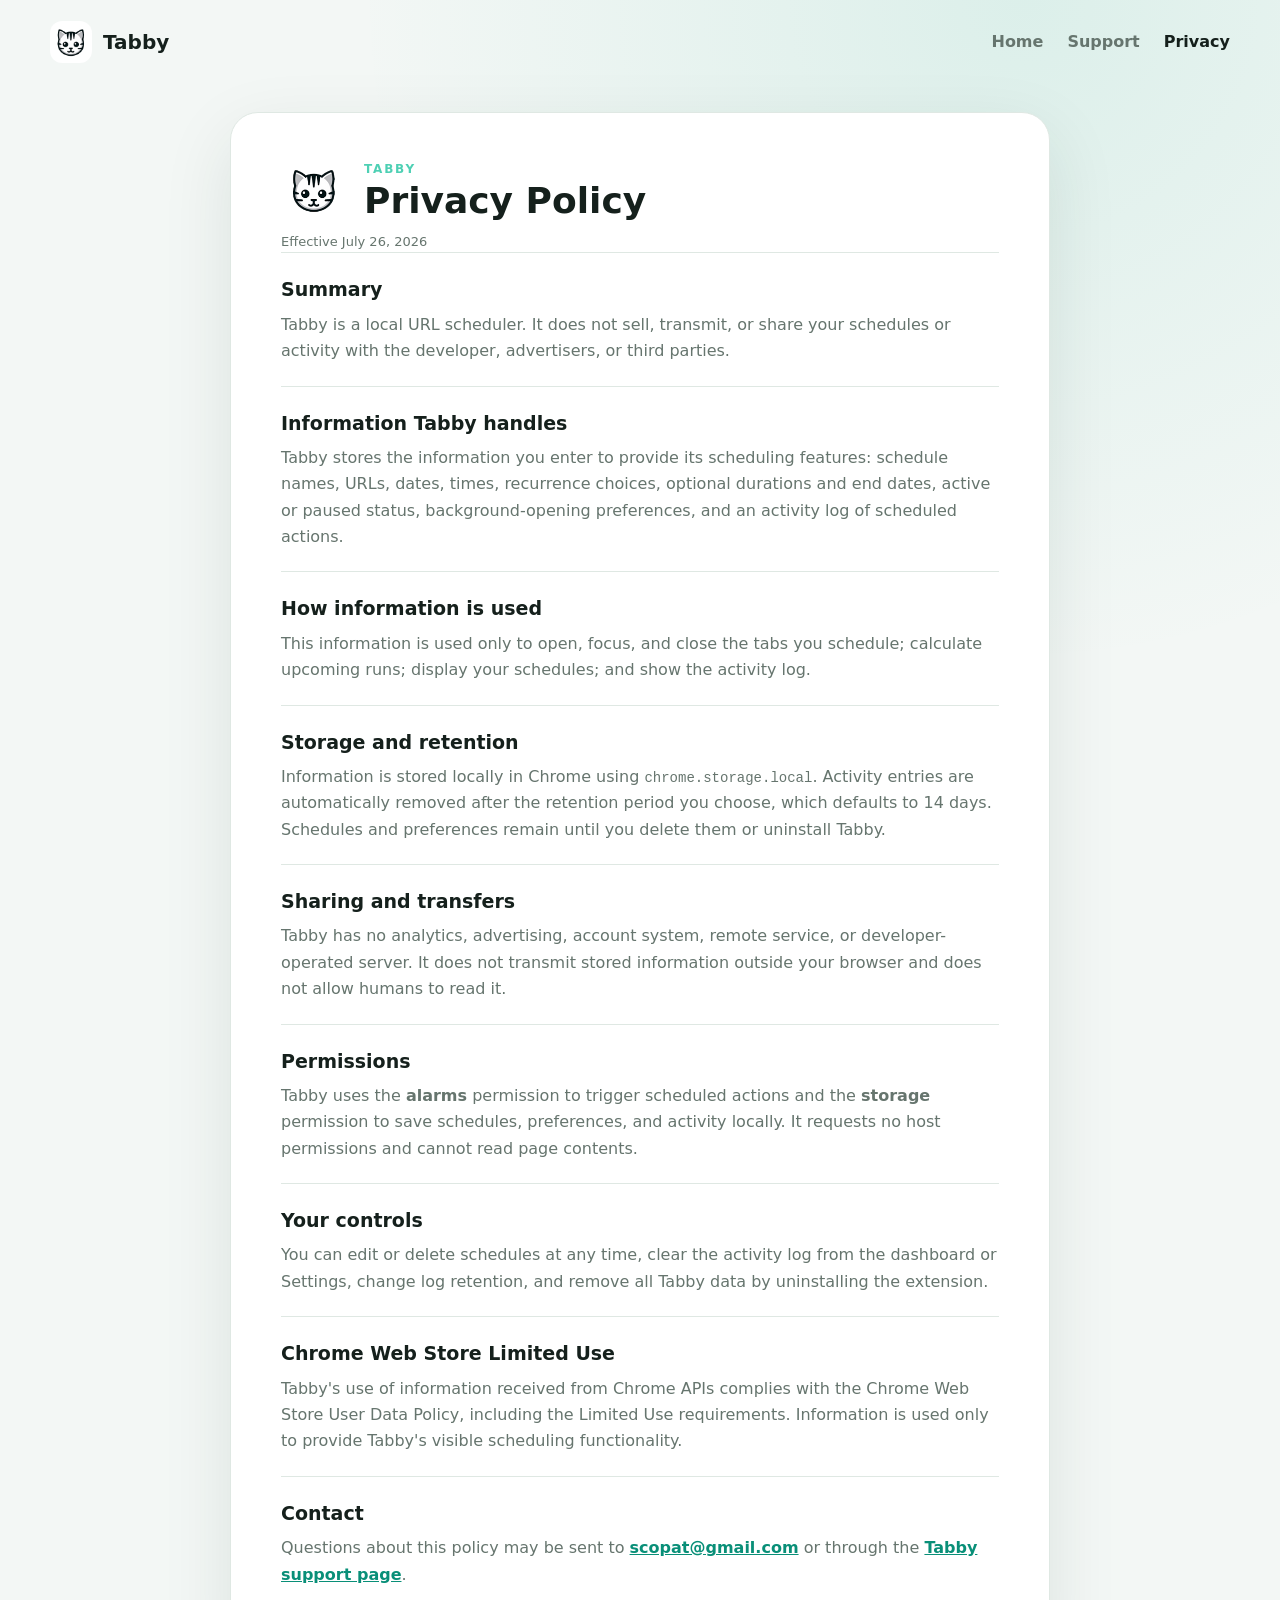
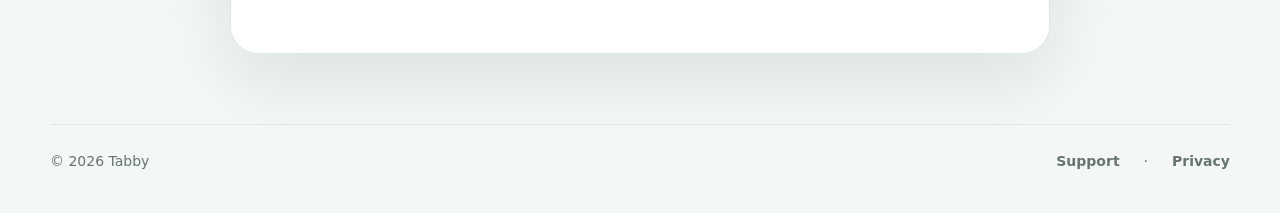
==== privacy.html @ 64a7378c "Publish Tabby website" ====
<!doctype html>
<html lang="en">
<head>
  <meta charset="utf-8">
  <meta name="viewport" content="width=device-width,initial-scale=1">
  <title>Tabby Privacy Policy</title>
  <link rel="stylesheet" href="site.css">
</head>
<body>
  <nav class="site-nav"><a class="nav-brand" href="index.html"><img src="icons/icon128.png" alt=""><span>Tabby</span></a><div><a href="index.html">Home</a><a href="support.html">Support</a><a aria-current="page" href="privacy.html">Privacy</a></div></nav>
  <main class="document-card">
    <header class="document-heading"><img src="icons/icon128.png" alt="Tabby cat"><div><span class="eyebrow">Tabby</span><h1>Privacy Policy</h1></div></header>
    <p class="effective">Effective July 26, 2026</p>

    <section><h2>Summary</h2><p>Tabby is a local URL scheduler. It does not sell, transmit, or share your schedules or activity with the developer, advertisers, or third parties.</p></section>
    <section><h2>Information Tabby handles</h2><p>Tabby stores the information you enter to provide its scheduling features: schedule names, URLs, dates, times, recurrence choices, optional durations and end dates, active or paused status, background-opening preferences, and an activity log of scheduled actions.</p></section>
    <section><h2>How information is used</h2><p>This information is used only to open, focus, and close the tabs you schedule; calculate upcoming runs; display your schedules; and show the activity log.</p></section>
    <section><h2>Storage and retention</h2><p>Information is stored locally in Chrome using <code>chrome.storage.local</code>. Activity entries are automatically removed after the retention period you choose, which defaults to 14 days. Schedules and preferences remain until you delete them or uninstall Tabby.</p></section>
    <section><h2>Sharing and transfers</h2><p>Tabby has no analytics, advertising, account system, remote service, or developer-operated server. It does not transmit stored information outside your browser and does not allow humans to read it.</p></section>
    <section><h2>Permissions</h2><p>Tabby uses the <strong>alarms</strong> permission to trigger scheduled actions and the <strong>storage</strong> permission to save schedules, preferences, and activity locally. It requests no host permissions and cannot read page contents.</p></section>
    <section><h2>Your controls</h2><p>You can edit or delete schedules at any time, clear the activity log from the dashboard or Settings, change log retention, and remove all Tabby data by uninstalling the extension.</p></section>
    <section><h2>Chrome Web Store Limited Use</h2><p>Tabby's use of information received from Chrome APIs complies with the Chrome Web Store User Data Policy, including the Limited Use requirements. Information is used only to provide Tabby's visible scheduling functionality.</p></section>
    <section><h2>Contact</h2><p>Questions about this policy may be sent to <a href="mailto:scopat@gmail.com">scopat@gmail.com</a> or through the <a href="support.html">Tabby support page</a>.</p></section>
  </main>
  <footer class="site-footer"><span>© 2026 Tabby</span><span><a href="support.html">Support</a> · <a href="privacy.html">Privacy</a></span></footer>
</body>
</html>
---- site.css ----
:root{color-scheme:light dark;--bg:#f3f7f5;--surface:#fff;--text:#15201c;--muted:#66756e;--brand:#098f78;--brand-dark:#08715f;--line:#dfe8e3;--shadow:0 24px 70px rgba(18,45,36,.1)}
@media(prefers-color-scheme:dark){:root{--bg:#0d1512;--surface:#17201c;--text:#f1f7f4;--muted:#a7b5ae;--brand:#4bc9ae;--brand-dark:#6bd7c0;--line:#293b34;--shadow:0 24px 70px rgba(0,0,0,.28)}}
*{box-sizing:border-box}body{margin:0;background:radial-gradient(circle at 80% 0,rgba(31,176,145,.11),transparent 32%),var(--bg);color:var(--text);font:16px/1.65 "Segoe UI",system-ui,sans-serif}a{color:var(--brand);font-weight:650}.site-nav,.site-footer{width:min(1180px,calc(100% - 40px));margin:auto;display:flex;align-items:center;justify-content:space-between}.site-nav{height:84px}.site-nav>div,.site-footer>span:last-child{display:flex;gap:24px}.site-nav a,.site-footer a{text-decoration:none;color:var(--muted)}.site-nav a:hover,.site-nav a[aria-current=page],.site-footer a:hover{color:var(--text)}.nav-brand{display:flex;align-items:center;gap:11px!important;color:var(--text)!important;font-size:20px;font-weight:800}.nav-brand img{width:42px;height:42px;border-radius:12px}.landing{width:min(1180px,calc(100% - 40px));margin:30px auto 80px}.hero-site{position:relative;min-height:520px;display:flex;align-items:center;border:1px solid var(--line);border-radius:34px;overflow:hidden;background:#0d1b18;box-shadow:var(--shadow)}.hero-art{position:absolute;inset:0;width:100%;height:100%;object-fit:cover;opacity:.56}.hero-site:after{content:"";position:absolute;inset:0;background:linear-gradient(90deg,rgba(7,16,13,.96) 0%,rgba(7,16,13,.88) 38%,rgba(7,16,13,.08) 76%)}.hero-copy-site{position:relative;z-index:1;width:min(610px,62%);padding:64px;color:#f7fbf9}.eyebrow{display:block;color:#4ed0b4;font-size:12px;font-weight:850;letter-spacing:.15em;text-transform:uppercase}.hero-copy-site h1{max-width:570px;margin:12px 0 18px;font-size:clamp(44px,6vw,76px);line-height:.98;letter-spacing:-.055em}.hero-copy-site p{max-width:580px;margin:0;color:#c6d4cf;font-size:19px}.hero-actions{display:flex;gap:12px;margin:30px 0}.button{display:inline-flex;align-items:center;justify-content:center;min-height:48px;padding:0 21px;border-radius:14px;text-decoration:none;font-weight:800}.button.primary{background:#35bea2;color:#071511;box-shadow:0 12px 30px rgba(53,190,162,.25)}.button.primary:hover{background:#55d0b6}.button.secondary{border:1px solid rgba(255,255,255,.25);color:#fff;background:rgba(255,255,255,.06)}.trust-row{display:flex;flex-wrap:wrap;gap:10px}.trust-row span{padding:6px 10px;border:1px solid rgba(255,255,255,.14);border-radius:999px;color:#b9cbc4;font-size:12px}.features{display:grid;grid-template-columns:repeat(3,1fr);gap:18px;margin-top:22px}.features article{padding:30px;border:1px solid var(--line);border-radius:24px;background:var(--surface);box-shadow:var(--shadow)}.features article>span{color:var(--brand);font-size:12px;font-weight:800}.features h2{margin:12px 0 7px;font-size:21px}.features p{margin:0;color:var(--muted)}.document-card{width:min(820px,calc(100% - 40px));margin:28px auto 70px;padding:44px 50px;background:var(--surface);border:1px solid var(--line);border-radius:28px;box-shadow:var(--shadow)}.document-heading{display:flex;align-items:center;gap:17px;margin-bottom:8px}.document-heading img{width:66px;height:66px;border-radius:18px}.document-heading h1{margin:2px 0 0;font-size:36px;line-height:1.05}.effective{margin:0 0 26px;color:var(--muted);font-size:13px}.document-card section{padding:21px 0;border-top:1px solid var(--line)}.document-card h2{margin:0 0 6px;font-size:19px}.document-card p{margin:0;color:var(--muted)}.document-card code{font-size:14px}.support-intro{font-size:18px!important;margin:20px 0 24px!important}.support-button{margin-bottom:34px}.faq h3{margin:20px 0 4px;font-size:16px}.faq h3:first-child{margin-top:4px}.site-footer{padding:25px 0 40px;border-top:1px solid var(--line);color:var(--muted);font-size:14px}
@media(max-width:760px){.site-nav{height:72px}.site-nav>div{gap:13px}.hero-site{min-height:610px;align-items:flex-end}.hero-site:after{background:linear-gradient(0deg,rgba(7,16,13,.98) 0%,rgba(7,16,13,.78) 70%,rgba(7,16,13,.18))}.hero-copy-site{width:100%;padding:38px 28px}.hero-copy-site h1{font-size:48px}.features{grid-template-columns:1fr}.document-card{padding:30px 25px}.site-footer{align-items:flex-start;gap:14px}.site-footer>span:last-child{gap:12px}}@media(max-width:470px){.site-nav,.site-footer,.landing,.document-card{width:min(100% - 24px,1180px)}.site-nav>div{gap:9px;font-size:13px}.hero-actions{align-items:stretch;flex-direction:column}.hero-copy-site h1{font-size:41px}.document-heading h1{font-size:30px}}
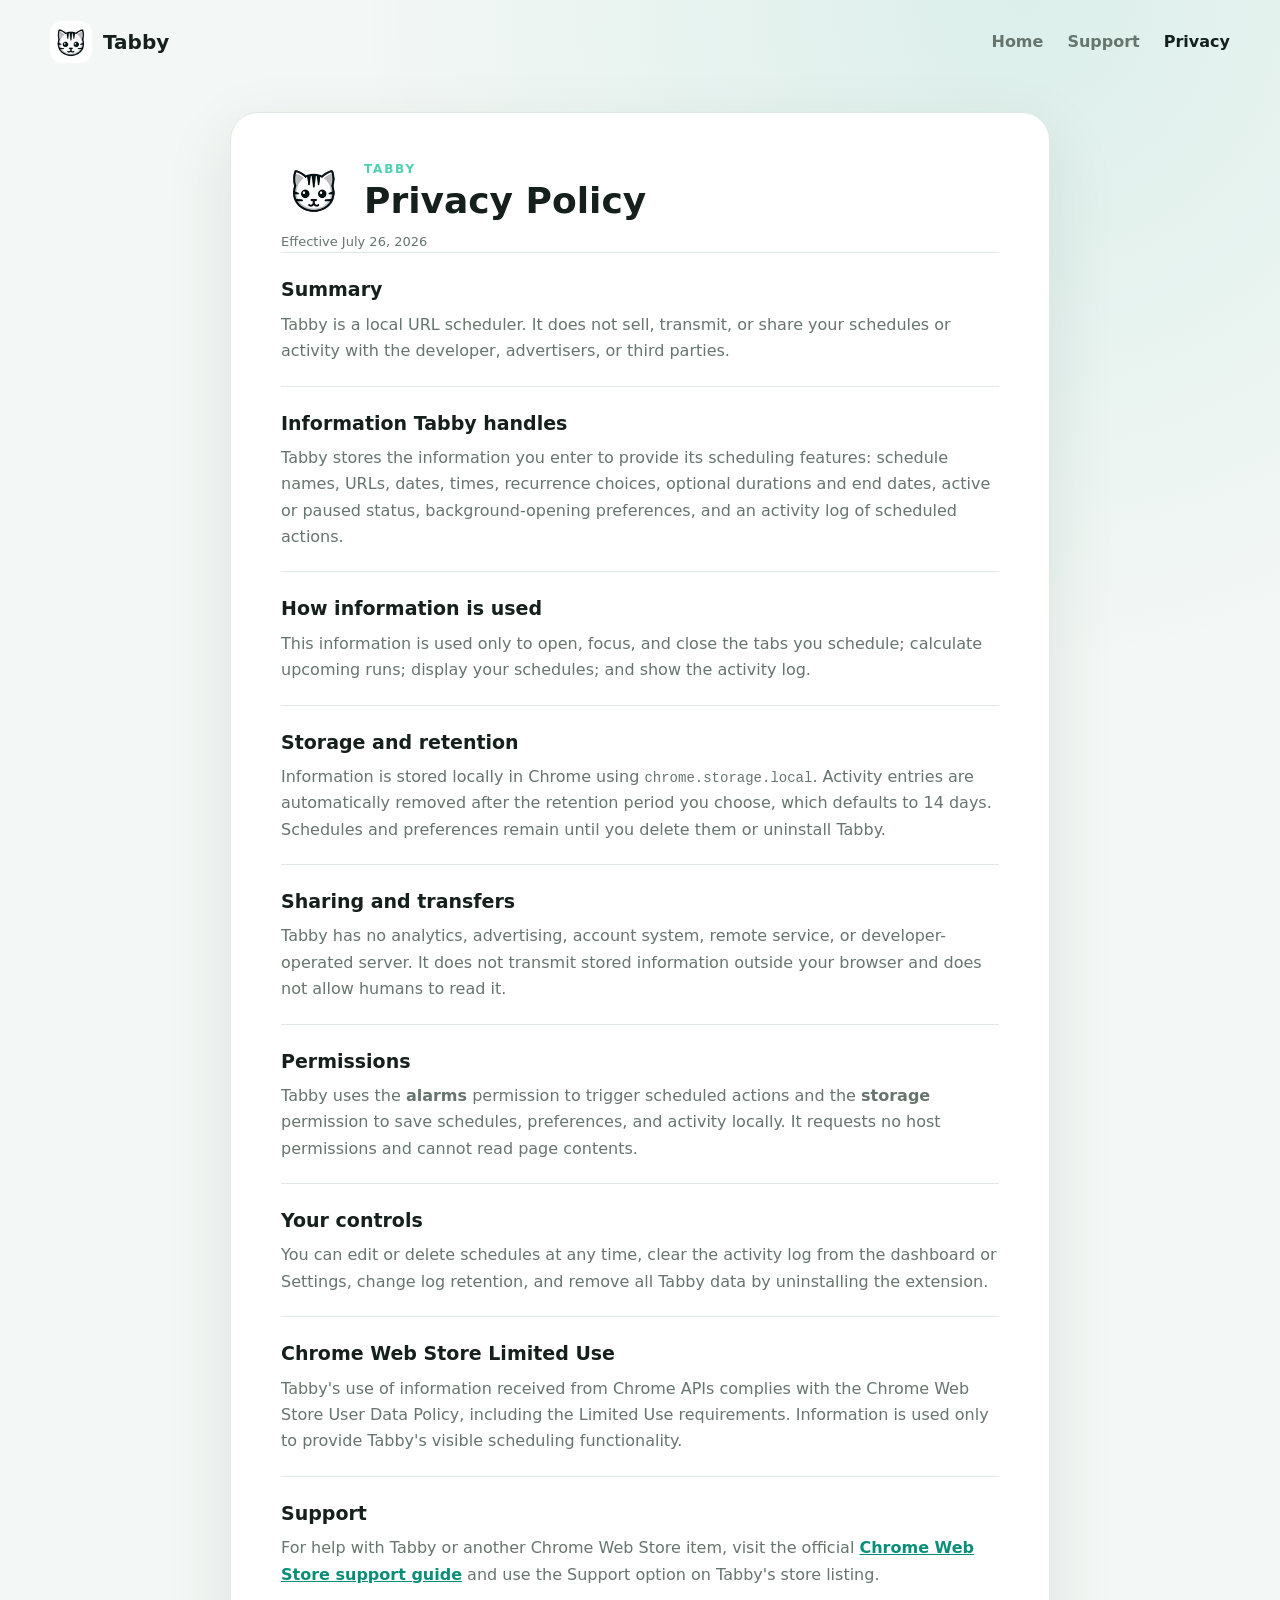
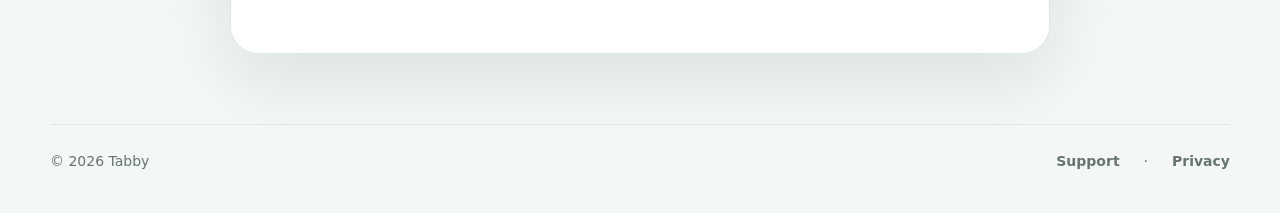
==== commit 60a1648d: "Route support through Google Help" ====
--- a/privacy.html
+++ b/privacy.html
@@ -7,7 +7,7 @@
   <link rel="stylesheet" href="site.css">
 </head>
 <body>
-  <nav class="site-nav"><a class="nav-brand" href="index.html"><img src="icons/icon128.png" alt=""><span>Tabby</span></a><div><a href="index.html">Home</a><a href="support.html">Support</a><a aria-current="page" href="privacy.html">Privacy</a></div></nav>
+  <nav class="site-nav"><a class="nav-brand" href="index.html"><img src="icons/icon128.png" alt=""><span>Tabby</span></a><div><a href="index.html">Home</a><a href="https://support.google.com/chrome_webstore/answer/1698338?hl=en">Support</a><a aria-current="page" href="privacy.html">Privacy</a></div></nav>
   <main class="document-card">
     <header class="document-heading"><img src="icons/icon128.png" alt="Tabby cat"><div><span class="eyebrow">Tabby</span><h1>Privacy Policy</h1></div></header>
     <p class="effective">Effective July 26, 2026</p>
@@ -20,8 +20,8 @@
     <section><h2>Permissions</h2><p>Tabby uses the <strong>alarms</strong> permission to trigger scheduled actions and the <strong>storage</strong> permission to save schedules, preferences, and activity locally. It requests no host permissions and cannot read page contents.</p></section>
     <section><h2>Your controls</h2><p>You can edit or delete schedules at any time, clear the activity log from the dashboard or Settings, change log retention, and remove all Tabby data by uninstalling the extension.</p></section>
     <section><h2>Chrome Web Store Limited Use</h2><p>Tabby's use of information received from Chrome APIs complies with the Chrome Web Store User Data Policy, including the Limited Use requirements. Information is used only to provide Tabby's visible scheduling functionality.</p></section>
-    <section><h2>Contact</h2><p>Questions about this policy may be sent to <a href="mailto:scopat@gmail.com">scopat@gmail.com</a> or through the <a href="support.html">Tabby support page</a>.</p></section>
+    <section><h2>Support</h2><p>For help with Tabby or another Chrome Web Store item, visit the official <a href="https://support.google.com/chrome_webstore/answer/1698338?hl=en">Chrome Web Store support guide</a> and use the Support option on Tabby's store listing.</p></section>
   </main>
-  <footer class="site-footer"><span>© 2026 Tabby</span><span><a href="support.html">Support</a> · <a href="privacy.html">Privacy</a></span></footer>
+  <footer class="site-footer"><span>© 2026 Tabby</span><span><a href="https://support.google.com/chrome_webstore/answer/1698338?hl=en">Support</a> · <a href="privacy.html">Privacy</a></span></footer>
 </body>
 </html>
